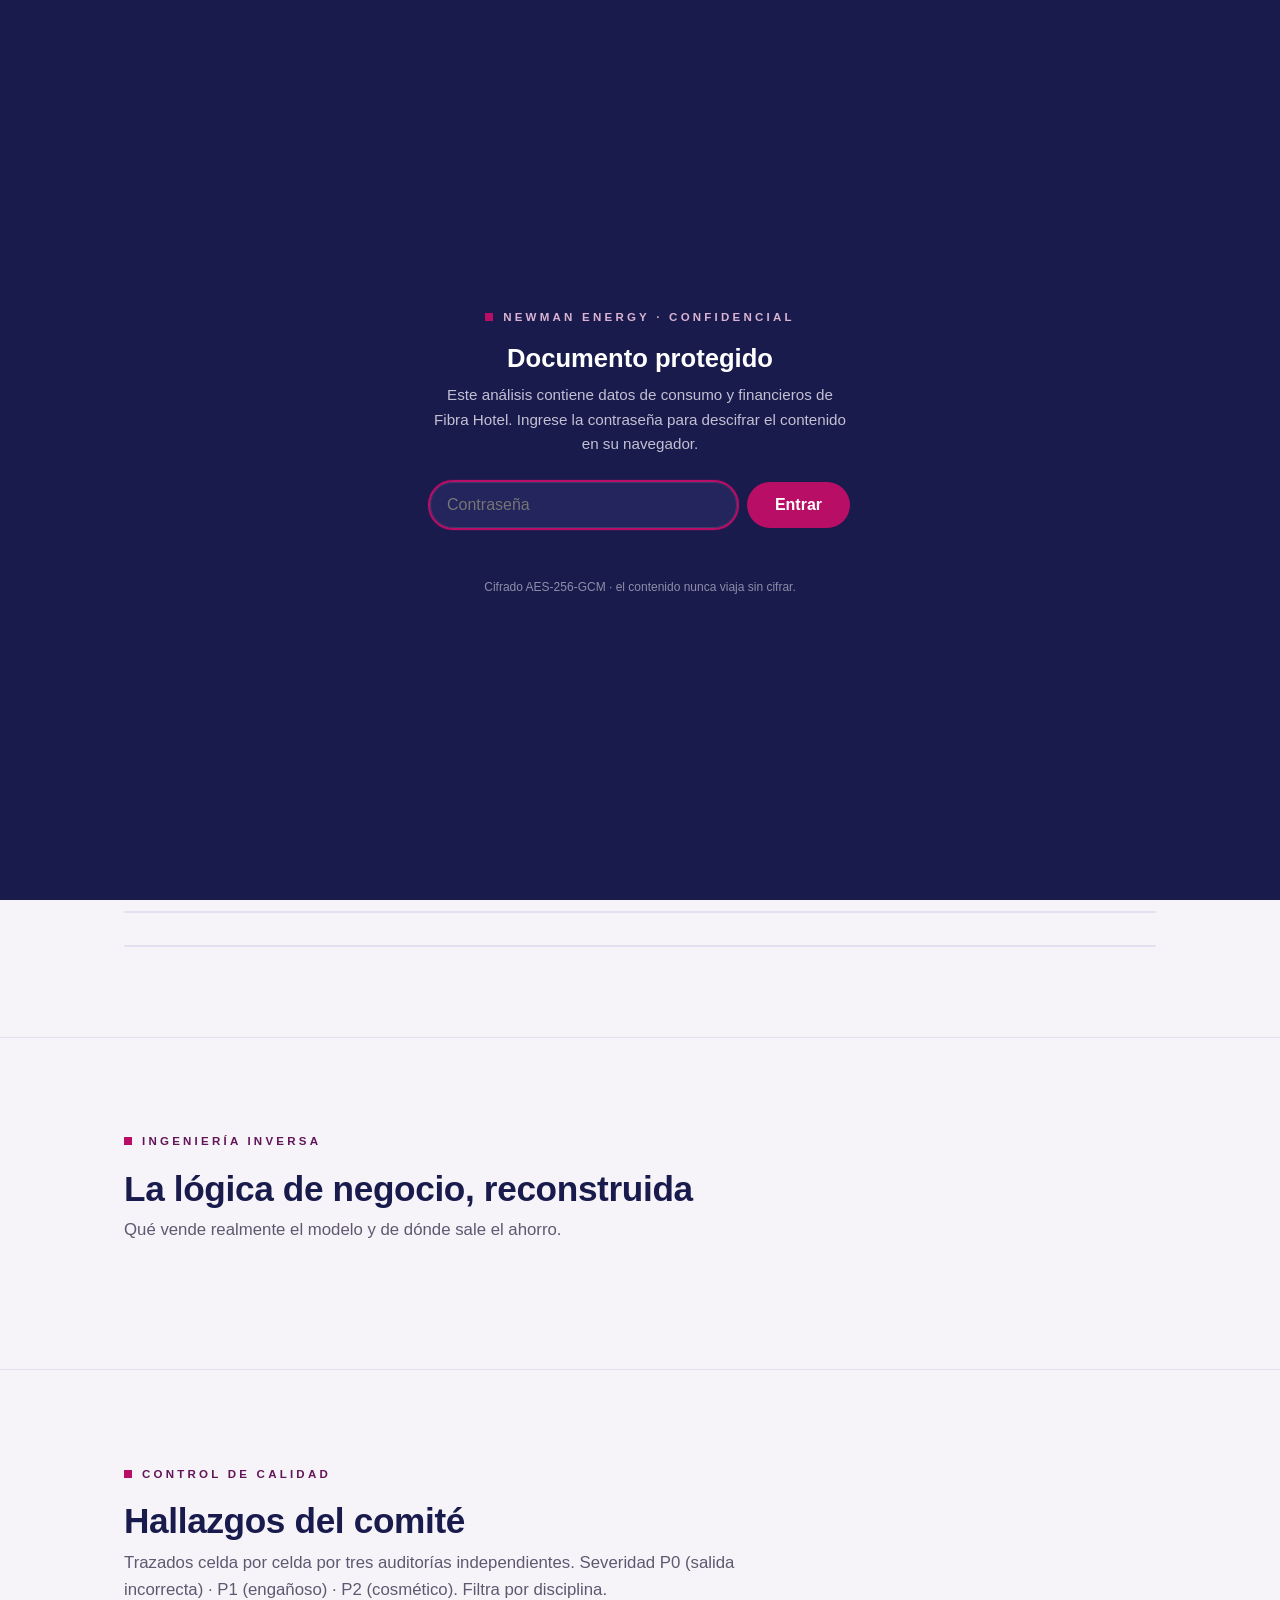
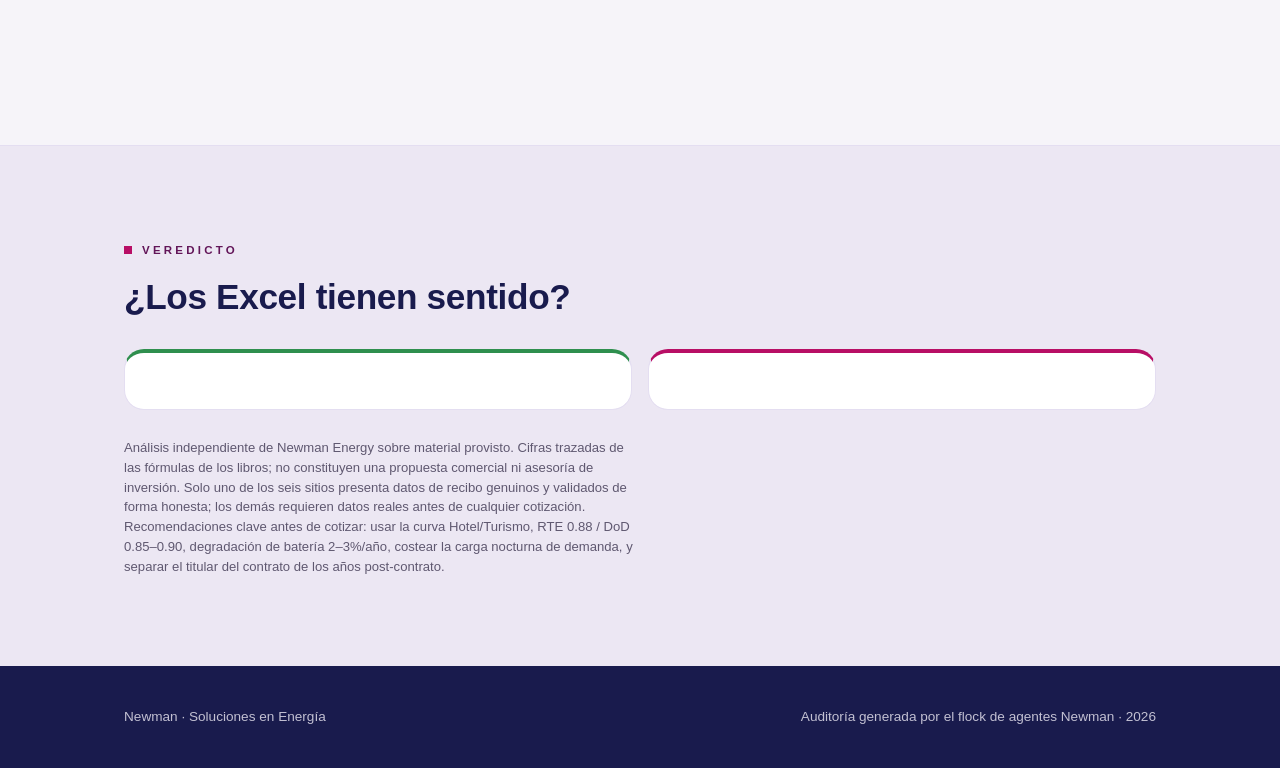
==== index.html @ f0c50301 "Fibra Hotel Solar+BESS analysis — password-protected static report (es-MX) Public repo, zero readabl" ====
<!DOCTYPE html>
<html lang="es">
<head>
  <meta charset="UTF-8" />
  <meta name="viewport" content="width=device-width, initial-scale=1.0" />
  <title>Fibra Hotel · Análisis Solar+BESS — Newman Energy</title>
  <meta name="description" content="Documento protegido. Análisis de simuladores de ahorro Solar+BESS para Fibra Hotel." />
  <meta name="robots" content="noindex, nofollow" />
  <link rel="stylesheet" href="assets/css/newman.css" />
  <link rel="stylesheet" href="assets/css/report.css" />
  <style>
    body.locked { overflow: hidden; }
    #gate { position: fixed; inset: 0; background: var(--navy); color: var(--on-dark);
      display: grid; place-items: center; z-index: 50; padding: 24px; }
    #gate .box { max-width: 420px; width: 100%; text-align: center; }
    #gate .kick { color: #D9B3D0; justify-content: center; }
    #gate h1 { color: #fff; font-size: 1.6rem; margin-bottom: 10px; }
    #gate p { color: var(--on-dark); opacity: .8; font-size: .95rem; margin-bottom: 26px; }
    #gate-form { display: flex; gap: 10px; flex-wrap: wrap; justify-content: center; }
    #gate-pass { flex: 1; min-width: 200px; padding: 13px 16px; border-radius: 100px; border: 1px solid #3a3c6e;
      background: #23255c; color: #fff; font-size: 1rem; font-family: var(--body); }
    #gate-pass:focus { outline: 2px solid var(--magenta); }
    #gate-btn { padding: 13px 28px; border-radius: 100px; border: 0; background: var(--magenta); color: #fff;
      font-family: var(--display); font-weight: 600; font-size: 1rem; cursor: pointer; }
    #gate-btn:disabled { opacity: .6; cursor: default; }
    #gate-err { color: #F4B8B8; font-size: .85rem; margin-top: 14px; min-height: 1em; }
    #gate .note { margin-top: 22px; font-size: .75rem; opacity: .55; }
  </style>
</head>
<body class="locked">

  <div id="gate">
    <div class="box">
      <div class="kick">Newman Energy · Confidencial</div>
      <h1>Documento protegido</h1>
      <p>Este análisis contiene datos de consumo y financieros de Fibra Hotel.
        Ingrese la contraseña para descifrar el contenido en su navegador.</p>
      <form id="gate-form" autocomplete="off">
        <input id="gate-pass" type="password" placeholder="Contraseña" aria-label="Contraseña" autofocus />
        <button id="gate-btn" type="submit">Entrar</button>
      </form>
      <div id="gate-err" role="alert"></div>
      <div class="note">Cifrado AES-256-GCM · el contenido nunca viaja sin cifrar.</div>
    </div>
  </div>

  <header class="hero">
    <div class="wrap">
      <div class="kick">Newman Energy · Análisis independiente</div>
      <h1>Simuladores de ahorro Solar+BESS de Fibra Hotel, revisados a fondo</h1>
      <p class="lede">Seis libros de Excel, un comité de tres especialistas —integridad de datos,
        física de energía y finanzas de proyecto— y una pregunta: ¿los números tienen sentido?</p>
      <div class="meta">
        <span>6 sitios · tarifa GDMTH</span><span>Periodo Abr 2025 – Mar 2026</span>
        <span>MXN, sin IVA</span><span>Consumo real de recibo CFE</span>
      </div>
    </div>
  </header>

  <section class="section"><div class="wrap">
    <div class="kick">Panorama</div>
    <h2>El portafolio de un vistazo</h2>
    <p class="intro">Solar-only y solar+batería en un mismo portafolio. Un sitio ancla pesa un orden
      de magnitud más que el resto, con el techo limitando fuertemente la cobertura solar.</p>
    <div class="stats" id="stats"></div>
    <div class="twrap"><table id="ptable"></table></div>
  </div></section>

  <section class="section"><div class="wrap">
    <div class="kick">Ingeniería inversa</div>
    <h2>La lógica de negocio, reconstruida</h2>
    <p class="intro">Qué vende realmente el modelo y de dónde sale el ahorro.</p>
    <div class="cards" id="logic"></div>
  </div></section>

  <section class="section"><div class="wrap">
    <div class="kick">Control de calidad</div>
    <h2>Hallazgos del comité</h2>
    <p class="intro">Trazados celda por celda por tres auditorías independientes. Severidad
      P0 (salida incorrecta) · P1 (engañoso) · P2 (cosmético). Filtra por disciplina.</p>
    <div class="filter" id="filter"></div>
    <div class="finds" id="finds"></div>
  </div></section>

  <section class="section verdict"><div class="wrap">
    <div class="kick">Veredicto</div>
    <h2>¿Los Excel tienen sentido?</h2>
    <div class="vgrid">
      <div class="vbox yes" id="v-yes"></div>
      <div class="vbox no" id="v-no"></div>
    </div>
    <p class="disclaimer">Análisis independiente de Newman Energy sobre material provisto.
      Cifras trazadas de las fórmulas de los libros; no constituyen una propuesta comercial ni
      asesoría de inversión. Solo uno de los seis sitios presenta datos de recibo genuinos y
      validados de forma honesta; los demás requieren datos reales antes de cualquier cotización.
      Recomendaciones clave antes de cotizar: usar la curva Hotel/Turismo, RTE 0.88 / DoD 0.85–0.90,
      degradación de batería 2–3%/año, costear la carga nocturna de demanda, y separar el titular
      del contrato de los años post-contrato.</p>
  </div></section>

  <footer class="foot"><div class="wrap">
    <span>Newman · Soluciones en Energía</span>
    <span>Auditoría generada por el flock de agentes Newman · 2026</span>
  </div></footer>

  <script src="assets/js/payload.js"></script>
  <script src="assets/js/gate.js"></script>
</body>
</html>
---- assets/css/newman.css ----
/* ============================================================
   Newman Energy — UI Kit  ·  v3.0  ·  Soluciones en Energía
   Light, purple-forward, FLAT — no chrome gradients.
   - soft lilac-white canvas (#F5F3FA), deep-aubergine text (#221A33)
   - one solid brand purple accent (#621558) for buttons/links/rules/stats
   - navy (#191B4D) for headlines + the single dark anchor (nav pill, footer)
   - magenta (#B80E65) survives ONLY as the 4px label square
   - gradient lives ONLY inside the logo isotype (the registered mark), nowhere else
   - whisper-light 300 display · 4px square label · generous rounding · shadowless
   - a11y: WCAG AA/AAA pairs (see docs/DESIGN.md), focus rings, reduced-motion, print
   ============================================================ */

:root{
  /* ---- surfaces (committee: warm-lilac, not clinical) ---- */
  --bg:#F6F4F9;            /* page canvas — warm lilac-white */
  --bg-2:#ECE7F3;          /* tinted panel / elevated band (replaces old dark slabs) */
  --surface:#FFFFFF;       /* cards, wells */
  --accent-tint:#F1E9F4;   /* very light plum — hover/selected surfaces */
  /* ---- text ---- */
  --text:#221A33;          /* primary — deep aubergine (15:1 on bg) */
  --muted:#5F5870;         /* secondary (6.1:1 on bg) */
  --on-dark:#EDEAF4;       /* text on navy surfaces */
  --on-dark-muted:#B7B0C8;
  /* ---- brand ---- */
  --navy:#191B4D;          /* deep anchor — headlines, nav pill, footer */
  --accent:#621558;        /* THE purple — buttons/links/rules/stats (white-on 11.9:1) */
  --accent-hover:#4C1043;
  --magenta:#B80E65;       /* highlight only — the label square */
  --magenta-ink:#8A0A4B;   /* if magenta text is ever needed (8.6:1) */
  --line:#E4DEF1;          /* hairlines / borders (lilac) */
  --white:#FFFFFF;
  /* logo isotype gradient — used ONLY in <svg>, never as UI chrome */
  --logo-grad:linear-gradient(105deg,#191B4D,#3A1852,#981060,#B80E65);

  /* ---- type ---- */
  --display:'Space Grotesk','Arial Narrow',Arial,sans-serif;
  --body:'Inter',-apple-system,BlinkMacSystemFont,Arial,sans-serif;
  --text-label:12px;     --track-label:.14em;
  --text-body-sm:14px;
  --text-body:16px;
  --text-subheading:22px;
  --text-heading:32px;
  --text-display:clamp(40px,6vw,64px); --lead-display:1.02; --track-display:.01em;
  --lead-heading:1.15; --lead-body:1.6;
  --w-light:300; --w-reg:400; --w-med:500; --w-semi:600;

  /* ---- spacing (4px base) ---- */
  --s-4:4px; --s-8:8px; --s-12:12px; --s-16:16px; --s-24:24px;
  --s-36:36px; --s-48:48px; --s-60:60px; --s-96:96px; --s-120:120px;
  --maxw:1200px;

  /* ---- radii ---- */
  --r-sm:8px; --r-nav:16px; --r-input:12px; --r-card:24px; --r-media:64px; --r-pill:100px;

  /* ---- depth: flat. shadow only on overlays ---- */
  --shadow:0 12px 44px rgba(34,26,51,.12);
  --ring:0 0 0 3px rgba(98,21,88,.30);
}

*,*::before,*::after{box-sizing:border-box;margin:0;padding:0}
html{scroll-behavior:smooth;-webkit-text-size-adjust:100%}
body{font-family:var(--body);color:var(--text);background:var(--bg);line-height:var(--lead-body);-webkit-font-smoothing:antialiased}
img,svg{display:block;max-width:100%}
a{color:inherit}

/* a11y */
.skip{position:absolute;left:-999px;top:0;z-index:300;background:var(--navy);color:#fff;padding:12px 18px;border-radius:0 0 var(--r-sm) 0}
.skip:focus{left:0}
:where(a,button,input,textarea,select,[tabindex]):focus-visible{outline:none;box-shadow:var(--ring);border-radius:var(--r-sm)}
.sr-only{position:absolute;width:1px;height:1px;padding:0;margin:-1px;overflow:hidden;clip:rect(0 0 0 0);border:0}

/* ---------- type ---------- */
h1,h2,h3,h4{font-family:var(--display);line-height:var(--lead-heading);font-weight:var(--w-semi);color:var(--navy)}
.h-xl{font-size:var(--text-display);font-weight:var(--w-light);line-height:var(--lead-display);letter-spacing:var(--track-display)}
.h-lg{font-size:clamp(30px,4.4vw,46px);font-weight:var(--w-light);line-height:1.05;letter-spacing:var(--track-display)}
.h-md{font-size:var(--text-heading);font-weight:var(--w-med);letter-spacing:.005em}
p{color:var(--muted);max-width:64ch;font-size:var(--text-body)}
.lead{font-size:clamp(17px,2.1vw,20px);line-height:1.65;font-weight:var(--w-light);color:var(--text)}
.muted{color:var(--muted);font-size:var(--text-body-sm)}
.caps{font-family:var(--display);font-weight:var(--w-light);text-transform:uppercase;letter-spacing:.36em}

/* section label: 4px solid square + accent text */
.kicker{display:inline-flex;align-items:center;gap:var(--s-8);font-family:var(--display);font-weight:var(--w-med);
  font-size:var(--text-label);letter-spacing:var(--track-label);text-transform:uppercase;color:var(--accent);margin-bottom:var(--s-24)}
.kicker::before{content:"";width:6px;height:6px;background:var(--magenta);flex:none}
.center .kicker,.kicker.center{justify-content:center;width:100%}

/* ---------- accent devices (solid, no gradient) ---------- */
.accent-bar{height:4px;width:100%;background:var(--accent);border-radius:var(--r-pill)}
.grad-text{color:var(--accent)}            /* legacy hook — now a solid accent word */
.section-rule{height:3px;width:56px;background:var(--accent);border-radius:var(--r-pill);margin:var(--s-12) 0 var(--s-36)}

/* ---------- layout ---------- */
.wrap{max-width:var(--maxw);margin-inline:auto;padding-inline:clamp(20px,5vw,40px)}
.section{padding-block:clamp(var(--s-60),9vw,var(--s-120))}
.panel{background:var(--bg-2)}
.grid{display:grid;gap:var(--s-24)}
.grid-2{grid-template-columns:repeat(2,1fr)}
.grid-3{grid-template-columns:repeat(3,1fr)}
.grid-4{grid-template-columns:repeat(4,1fr)}
.center{text-align:center}.center .section-rule{margin-inline:auto}.center p{margin-inline:auto}
.split{display:grid;grid-template-columns:1.1fr 1fr;gap:var(--s-48);align-items:end}

/* ---------- nav: floating LIGHT pill (logo reads, no camouflage) ---------- */
.nav{position:sticky;top:var(--s-16);z-index:50;margin-inline:auto;max-width:var(--maxw);padding-inline:clamp(12px,3vw,20px);transition:transform .3s}
.nav.hidden{transform:translateY(-140%)}
.nav .row{display:flex;align-items:center;justify-content:space-between;gap:var(--s-24);background:var(--accent);border:1px solid rgba(255,255,255,.10);border-radius:var(--r-nav);padding:12px clamp(16px,3vw,24px)}
.nav .brand{display:flex;align-items:center;gap:10px;text-decoration:none}
.nav .brand svg{height:22px;width:auto}
.nav .brand .word{fill:#fff}               /* reversed all-white logo on navy pill — no camouflage */
.nav .links{display:flex;align-items:center;gap:var(--s-24)}
.nav .links a{font-family:var(--display);font-size:var(--text-body-sm);font-weight:var(--w-reg);letter-spacing:.02em;text-decoration:none;color:#fff;opacity:.78;transition:opacity .15s}
.nav .links a:hover,.nav .links a[aria-current="page"]{opacity:1}
.nav .links a.btn{opacity:1;color:var(--accent);background:#fff;border-color:#fff}
.nav .links a.btn:hover{background:var(--accent-tint);border-color:var(--accent-tint)}
.nav .burger{display:none;background:none;border:0;cursor:pointer;font-size:22px;line-height:1;color:#fff}

/* ---------- hero: light, airy, bottom-left headline ---------- */
.hero{position:relative;overflow:hidden;background:var(--bg-2)}
.hero-mark{position:absolute;right:clamp(-80px,-5vw,-40px);top:-40px;width:clamp(280px,42vw,580px);opacity:.07;z-index:1;pointer-events:none}
.hero .wrap{position:relative;z-index:2;padding-block:clamp(var(--s-96),15vw,170px)}
.hero h1{font-family:var(--display);font-weight:var(--w-light);font-size:clamp(34px,6.5vw,72px);line-height:1.0;letter-spacing:.01em;color:var(--navy)}
.hero h1 b{font-weight:var(--w-semi);color:var(--accent)}
.hero .lead{margin:var(--s-24) 0 var(--s-36);max-width:48ch;color:var(--text)}
.hero .cta{display:flex;gap:var(--s-24);align-items:center;flex-wrap:wrap}
.hero .rays{position:absolute;right:clamp(-60px,-4vw,-30px);top:-20px;width:clamp(260px,36vw,480px);opacity:.16;z-index:1;pointer-events:none}

.btn-text{display:inline-flex;align-items:center;gap:var(--s-8);font-family:var(--display);font-weight:var(--w-med);font-size:var(--text-body-sm);letter-spacing:.02em;color:var(--accent);text-decoration:none;transition:gap .15s}
.btn-text:hover{gap:var(--s-12)}
.btn-text span{transition:transform .15s}.btn-text:hover span{transform:translateX(2px)}

/* ---------- buttons: solid accent + matched outline ---------- */
.btn,.btn-outline{display:inline-flex;align-items:center;gap:var(--s-8);font-family:var(--display);font-weight:var(--w-med);font-size:var(--text-body-sm);letter-spacing:.02em;border-radius:var(--r-pill);padding:14px 26px;cursor:pointer;text-decoration:none;transition:transform .15s,background .15s,color .15s,border-color .15s}
.btn{color:#fff;background:var(--accent);border:1.5px solid var(--accent)}
.btn:hover{background:var(--accent-hover);border-color:var(--accent-hover);transform:translateY(-2px)}
.btn-outline{color:var(--accent);background:transparent;border:1.5px solid var(--accent)}
.btn-outline:hover{background:var(--accent);color:#fff}

/* ---------- cards: flat, hairline, generous radius ---------- */
.card{background:var(--surface);border:1px solid var(--line);border-radius:var(--r-card);padding:var(--s-36);transition:border-color .2s,transform .2s}
.card:hover{border-color:var(--accent);transform:translateY(-3px)}
.card h3{font-size:var(--text-subheading);font-weight:var(--w-med);margin-bottom:var(--s-12);letter-spacing:.005em}
.card p{color:var(--muted)}
.card .ico{display:flex;align-items:center;justify-content:center;width:48px;height:48px;border-radius:var(--r-pill);background:var(--accent);margin-bottom:var(--s-16)}

/* ---------- principles: editorial numbered rows ---------- */
.principles{margin-top:var(--s-60);border-top:1px solid var(--line)}
.principle{display:grid;grid-template-columns:auto 1fr 1.4fr;gap:var(--s-36);align-items:baseline;padding:var(--s-36) 0;border-bottom:1px solid var(--line)}
.principle .idx{font-family:var(--display);font-weight:var(--w-light);font-size:clamp(28px,3.4vw,40px);line-height:1;color:var(--accent)}
.principle h3{font-size:var(--text-subheading);font-weight:var(--w-med)}
.principle p{margin:0;color:var(--muted)}
@media (max-width:860px){.principle{grid-template-columns:auto 1fr;gap:var(--s-12) var(--s-24)}.principle p{grid-column:1/-1}}

/* ---------- stats ---------- */
.stats{display:grid;grid-template-columns:repeat(3,1fr);gap:var(--s-48)}
.stat .num{font-family:var(--display);font-weight:var(--w-light);font-size:clamp(40px,5.5vw,var(--text-display));line-height:1;letter-spacing:.01em;color:var(--accent)}
.stat small{display:block;font-size:var(--text-body-sm);color:var(--muted);margin-top:var(--s-12)}

/* ---------- media: full-bleed porthole, light blueprint placeholder ---------- */
.media{border-radius:var(--r-media);overflow:hidden;background:var(--bg-2);aspect-ratio:4/3}
.media img{width:100%;height:100%;object-fit:cover}
.media.blueprint{display:grid;place-items:center;background:
  repeating-linear-gradient(0deg,transparent 0 23px,rgba(98,21,88,.10) 23px 24px),
  repeating-linear-gradient(90deg,transparent 0 23px,rgba(98,21,88,.10) 23px 24px),
  var(--bg-2);border:1px solid var(--line)}
.media.blueprint .wm{width:38%;opacity:.85}

/* ---------- tabs ---------- */
.tabs{display:flex;gap:var(--s-4);border-bottom:1px solid var(--line);margin-bottom:var(--s-24);flex-wrap:wrap}
.tabs [role=tab]{font-family:var(--display);font-size:var(--text-body-sm);font-weight:var(--w-reg);padding:12px 18px;background:none;border:0;border-bottom:2px solid transparent;cursor:pointer;color:var(--muted);border-radius:var(--r-sm) var(--r-sm) 0 0;transition:background .15s}
.tabs [role=tab]:hover{background:var(--accent-tint)}
.tabs [role=tab][aria-selected=true]{color:var(--navy);border-bottom-color:var(--accent)}
[role=tabpanel][hidden]{display:none}

/* ---------- accordion: circular +/- toggle ---------- */
.acc-item{border-bottom:1px solid var(--line)}
.acc-head{width:100%;text-align:left;font-family:var(--display);font-weight:var(--w-reg);font-size:var(--text-subheading);padding:var(--s-24) 0;background:none;border:0;cursor:pointer;display:flex;justify-content:space-between;gap:var(--s-24);align-items:center;color:var(--navy)}
.acc-head .pm{flex:none;display:inline-flex;align-items:center;justify-content:center;width:40px;height:40px;border-radius:var(--r-pill);border:1px solid var(--accent);background:var(--surface);color:var(--accent);font-size:20px;line-height:1;transition:transform .25s}
.acc-head[aria-expanded=true] .pm{transform:rotate(45deg)}
.acc-body{max-height:0;overflow:hidden;transition:max-height .3s ease}
.acc-body p{padding-bottom:var(--s-24);font-size:var(--text-body-sm);color:var(--muted)}

/* ---------- form ---------- */
.field{margin-bottom:var(--s-16)}
.field label{display:flex;align-items:center;gap:var(--s-8);font-family:var(--display);font-size:var(--text-label);letter-spacing:var(--track-label);text-transform:uppercase;color:var(--muted);margin-bottom:var(--s-8)}
.field label::before{content:"";width:5px;height:5px;background:var(--magenta);flex:none}
.field input,.field textarea,.field select{width:100%;padding:14px 16px;border:1px solid var(--line);border-radius:var(--r-input);font-family:var(--body);font-size:var(--text-body);color:var(--text);background:#fff;transition:border-color .15s,box-shadow .15s}
.field input:focus,.field textarea:focus,.field select:focus{outline:0;border-color:var(--accent);box-shadow:var(--ring)}
.field.error input,.field.error textarea{border-color:#c0392b}
.field .msg{display:none;color:#c0392b;font-size:12.5px;margin-top:var(--s-8)}
.field.error .msg{display:block}

/* ---------- pills / badges ---------- */
.pill{display:inline-block;border:1px solid var(--line);border-radius:var(--r-pill);padding:8px 18px;font-size:var(--text-body-sm);color:var(--muted);margin:0 var(--s-8) var(--s-8) 0}
.badge{display:inline-block;font-family:var(--display);font-size:var(--text-label);font-weight:var(--w-med);letter-spacing:.08em;text-transform:uppercase;color:#fff;background:var(--accent);border-radius:var(--r-sm);padding:5px 12px}

/* ---------- footer: navy anchor (the single dark surface) ---------- */
.footer{background:var(--navy);color:var(--on-dark-muted);padding-block:var(--s-60) var(--s-36)}
.footer .accent-bar{margin-bottom:var(--s-48)}
.footer h2,.footer h3,.footer .caps{color:#fff}
.footer .cols{display:flex;justify-content:space-between;gap:var(--s-48);flex-wrap:wrap;margin-bottom:var(--s-36)}
.footer a{color:var(--on-dark);text-decoration:none;display:block;margin-bottom:var(--s-8);font-size:var(--text-body-sm)}
.footer a:hover{color:#fff}
.footer .muted{color:var(--on-dark-muted)}
.footer .end{display:flex;justify-content:space-between;gap:var(--s-24);flex-wrap:wrap;font-size:var(--text-label);letter-spacing:.04em;border-top:1px solid rgba(255,255,255,.12);padding-top:var(--s-24)}

/* ---------- modal ---------- */
.backdrop{position:fixed;inset:0;background:rgba(25,27,77,.45);backdrop-filter:blur(4px);display:none;place-items:center;z-index:100;padding:var(--s-24)}
.backdrop.open{display:grid}
.modal{background:#fff;border-radius:var(--r-card);padding:clamp(26px,4vw,40px);max-width:520px;width:100%;box-shadow:var(--shadow);animation:modalIn .25s ease}
.modal h3{font-size:var(--text-heading);font-weight:var(--w-light);margin-bottom:var(--s-12);color:var(--accent)}
.modal p{color:var(--muted)}
.modal .x{float:right;background:none;border:0;font-size:24px;cursor:pointer;color:var(--muted);line-height:1}
@keyframes modalIn{from{opacity:0;transform:translateY(16px)}to{opacity:1;transform:none}}

/* ---------- toast ---------- */
.toasts{position:fixed;bottom:24px;right:24px;display:flex;flex-direction:column;gap:var(--s-12);z-index:200}
.toast{font-size:var(--text-body-sm);color:#fff;padding:14px 18px;border-radius:var(--r-input);min-width:240px;box-shadow:var(--shadow);animation:toastIn .25s ease}
.toast.success{background:#1f7a57}.toast.error{background:#b3382c}.toast.info{background:var(--accent)}.toast.warning{background:#9a6510}
@keyframes toastIn{from{opacity:0;transform:translateX(20px)}to{opacity:1;transform:none}}

/* ---------- math-curve logo loader (solid accent, no gradient) ---------- */
.nm-loader{display:inline-grid;place-items:center;width:64px;height:64px;color:var(--accent)}
.nm-loader svg{width:100%;height:100%;animation:nm-spin 9s linear infinite}
.nm-loader .curve{fill:none;stroke:currentColor;stroke-width:2.5;stroke-linecap:round;stroke-dasharray:.16 1;animation:nm-trace 1.5s linear infinite}
.nm-loader.navy{color:var(--navy)} .nm-loader.sm{width:40px;height:40px} .nm-loader.lg{width:96px;height:96px}
@keyframes nm-trace{to{stroke-dashoffset:-1}}
@keyframes nm-spin{to{transform:rotate(360deg)}}
@media (prefers-reduced-motion:reduce){
  .nm-loader svg{animation:none}
  .nm-loader .curve{animation:none;stroke-dasharray:none;opacity:.85}
}

/* ---------- reveal (restrained, staggered) ---------- */
[data-reveal]{opacity:0;transform:translateY(20px);transition:opacity .55s ease,transform .55s ease}
[data-reveal].in{opacity:1;transform:none}
[data-reveal]:nth-child(2){transition-delay:.07s}
[data-reveal]:nth-child(3){transition-delay:.14s}
[data-reveal]:nth-child(4){transition-delay:.21s}

/* ============================================================
   STYLEGUIDE — building blocks for the brand-guidelines page
   ============================================================ */
.sg-grid{display:grid;grid-template-columns:repeat(auto-fill,minmax(190px,1fr));gap:var(--s-16)}
.sw{border:1px solid var(--line);border-radius:var(--r-sm);overflow:hidden;background:var(--surface)}
.sw .chip{height:92px;border-bottom:1px solid var(--line)}
.sw .meta{padding:12px 14px}
.sw .nm{font-family:var(--display);font-weight:var(--w-med);font-size:14px;color:var(--text)}
.sw .hex{font-size:12px;color:var(--muted);margin-top:3px;text-transform:uppercase;letter-spacing:.04em}
.sw .role{font-size:11px;color:var(--muted);margin-top:8px;line-height:1.4}
.sw .wcag{display:inline-block;font-family:var(--display);font-size:10px;font-weight:var(--w-med);letter-spacing:.06em;color:#1f7a57;margin-top:8px}

.logo-stage{display:flex;align-items:center;justify-content:center;border:1px solid var(--line);border-radius:var(--r-card);padding:clamp(30px,5vw,56px);background:var(--surface)}
.logo-stage.on-dark{background:var(--navy);border-color:var(--navy)}
.logo-stage.on-tint{background:var(--bg-2)}
.logo-stage svg{width:100%;max-width:360px;height:auto}
.logo-stage.iso svg{max-width:120px}
.app-tile{display:inline-grid;place-items:center;width:76px;height:76px;border-radius:20px;color:#fff}
.app-tile.lg{width:112px;height:112px;border-radius:28px}
.app-tile svg{width:58%;height:auto}
/* delight (iter 10 · Sagmeister): the marks reward touch */
.app-tile{transition:transform .22s cubic-bezier(.34,1.56,.64,1)}
.app-tile:hover{transform:translateY(-5px) rotate(-3deg)}
.logo-stage svg,.media,.nm-loader{transition:transform .25s ease}
.logo-stage:hover svg{transform:scale(1.04)}
.hero-mark{transition:opacity .4s ease,transform .4s ease}
.hero:hover .hero-mark{opacity:.12;transform:scale(1.04) rotate(2deg)}
@media (prefers-reduced-motion:reduce){
  .app-tile,.logo-stage svg,.hero-mark{transition:none}
  .app-tile:hover,.logo-stage:hover svg,.hero:hover .hero-mark{transform:none}
}
.dont-card{border:1px solid var(--line);border-radius:var(--r-card);overflow:hidden;background:var(--surface)}
.dont-card .vis{height:118px;display:grid;place-items:center;background:var(--bg-2);overflow:hidden}
.dont-card .vis svg{width:62px;height:auto;color:var(--accent)}
.dont-card .lbl{display:flex;align-items:center;gap:8px;padding:12px 16px;font-family:var(--display);font-weight:500;font-size:13px;color:var(--text)}
.dont-card .x{display:inline-grid;place-items:center;width:18px;height:18px;border-radius:50%;background:#b3382c;color:#fff;font-size:11px;flex:none}
.app-poster{aspect-ratio:3/4;border-radius:var(--r-card);padding:24px;display:flex;flex-direction:column;justify-content:space-between;overflow:hidden}
.app-poster.navy{background:var(--navy);color:#fff}
.app-poster.accent{background:var(--accent);color:#fff}
.app-poster.light{background:var(--bg-2);color:var(--navy);border:1px solid var(--line)}
.app-poster .big{font-family:var(--display);font-weight:300;text-transform:uppercase;letter-spacing:.05em;font-size:clamp(30px,4.2vw,46px);line-height:.96}
.app-poster .cap{font-family:var(--display);font-size:11px;letter-spacing:.2em;text-transform:uppercase;opacity:.82}
.logo-motion{display:inline-flex}
.logo-motion svg{width:150px;height:auto}
.logo-motion .bar{transform-box:fill-box;transform-origin:bottom;animation:nm-build 4s ease-in-out infinite}
.logo-motion .bar:nth-child(2){animation-delay:.09s}
.logo-motion .bar:nth-child(3){animation-delay:.18s}
.logo-motion .bar:nth-child(4){animation-delay:.27s}
.logo-motion .bar:nth-child(5){animation-delay:.36s}
@keyframes nm-build{0%{opacity:0;transform:translateY(18px)}14%,80%{opacity:1;transform:none}100%{opacity:0;transform:translateY(18px)}}
@media (prefers-reduced-motion:reduce){.logo-motion .bar{animation:none;opacity:1;transform:none}}
.clearspace{position:relative;border:1px dashed var(--line);border-radius:var(--r-card);padding:clamp(40px,7vw,72px);background:var(--bg-2);display:flex;justify-content:center}
.clearspace svg{width:300px;max-width:100%}

.specimen{border-bottom:1px solid var(--line);padding:18px 0;display:flex;gap:var(--s-24);align-items:baseline;flex-wrap:wrap}
.specimen .tag{width:150px;flex:none;font-family:var(--display);font-size:11px;letter-spacing:.14em;text-transform:uppercase;color:var(--muted)}
.specimen .sample{flex:1;min-width:200px;color:var(--text)}

.scale-row{display:flex;align-items:center;gap:var(--s-16);margin-bottom:var(--s-8)}
.scale-row .tok{width:90px;flex:none;font-size:12px;color:var(--muted);font-family:var(--display)}
.scale-row .bar{height:14px;background:var(--accent);border-radius:2px}
.radius-demo{display:flex;gap:var(--s-16);flex-wrap:wrap}
.radius-demo .r{width:96px;height:96px;background:var(--bg-2);border:1px solid var(--line);display:grid;place-items:end center;padding:8px;font-size:11px;color:var(--muted);font-family:var(--display)}
.grid-cols{display:grid;grid-template-columns:repeat(12,1fr);gap:24px}
.grid-cols span{height:120px;background:var(--accent-tint);border-top:2px solid var(--accent);border-radius:0 0 4px 4px}
@media (max-width:860px){.grid-cols{grid-template-columns:repeat(6,1fr);gap:12px}.grid-cols span{height:80px}}

.dodont{display:grid;grid-template-columns:1fr 1fr;gap:var(--s-24)}
.dodont .col{border:1px solid var(--line);border-radius:var(--r-card);padding:var(--s-24);background:var(--surface)}
.dodont h4{font-family:var(--display);font-size:14px;font-weight:var(--w-med);margin-bottom:var(--s-12);letter-spacing:.06em;text-transform:uppercase}
.dodont h4.do{color:#1f7a57}.dodont h4.dont{color:#b3382c}
.dodont ul{list-style:none}
.dodont li{font-size:14px;color:var(--muted);margin-bottom:10px;padding-left:18px;position:relative}
.dodont li::before{content:"";position:absolute;left:0;top:8px;width:6px;height:6px;border-radius:50%}
.dodont .do li::before{background:#1f7a57}.dodont .dont li::before{background:#b3382c}

.demo-row{display:flex;gap:var(--s-16);flex-wrap:wrap;align-items:center}
.token-list{font-family:var(--display);font-size:13px;color:var(--muted)}
@media (max-width:860px){.dodont{grid-template-columns:1fr}.specimen .tag{width:100%}}

/* ---------- responsive ---------- */
@media (max-width:860px){
  .grid-2,.grid-3,.grid-4,.stats,.split{grid-template-columns:1fr}
  .split{gap:var(--s-16);align-items:start}
  .nav .links{position:absolute;top:100%;left:0;right:0;margin-top:var(--s-8);flex-direction:column;align-items:flex-start;gap:0;background:var(--accent);border:1px solid rgba(255,255,255,.1);border-radius:var(--r-nav);padding:var(--s-8) 0;display:none}
  .nav.open .links{display:flex}
  .nav .links a{padding:14px clamp(20px,5vw,24px);width:100%;opacity:1}
  .nav .burger{display:block}
}
@media (prefers-reduced-motion:reduce){*{animation:none!important;transition:none!important;scroll-behavior:auto}}
@media print{.nav,.toasts{display:none}}
---- assets/css/report.css ----
/* Fibra Hotel analysis — report layer on top of Newman v3 (newman.css).
   Uses the brand tokens (--bg, --navy, --accent, --magenta, --line, etc.). */

.wrap { max-width: 1080px; margin-inline: auto; padding-inline: 24px; }
.section { padding-block: clamp(48px, 7vw, 96px); }
.section + .section { border-top: 1px solid var(--line); }

/* hero */
.hero { background: var(--navy); color: var(--on-dark); }
.hero .wrap { padding-block: clamp(56px, 9vw, 120px); }
.hero h1 { color: #fff; font-size: clamp(2rem, 5vw, 3.4rem); letter-spacing: -.01em; max-width: 16ch; }
.hero p.lede { color: var(--on-dark); opacity:.85; max-width: 60ch; margin-top: 20px; font-size: 1.1rem; }
.hero .meta { margin-top: 28px; display:flex; flex-wrap:wrap; gap: 10px 22px; font-family: var(--display); font-size:.8rem; letter-spacing:.04em; opacity:.7; }

/* kicker label — the magenta square */
.kick { display:inline-flex; align-items:center; gap:10px; font-family:var(--display); font-weight:600;
  text-transform:uppercase; letter-spacing:.28em; font-size:.72rem; color:var(--accent); margin-bottom:18px; }
.kick::before { content:""; width:8px; height:8px; background:var(--magenta); display:inline-block; }
.hero .kick { color:#D9B3D0; }

h2 { font-size: clamp(1.5rem, 3.5vw, 2.2rem); letter-spacing:-.01em; }
.section > .wrap > p.intro { max-width: 66ch; color:var(--muted); margin-top:8px; font-size:1.05rem; }

/* stat strip */
.stats { display:grid; grid-template-columns:repeat(auto-fit,minmax(150px,1fr)); gap:1px; background:var(--line);
  border:1px solid var(--line); border-radius:20px; overflow:hidden; margin-top:36px; }
.stat { background:var(--surface); padding:24px; }
.stat .n { font-family:var(--display); font-weight:300; font-size:2rem; color:var(--navy); line-height:1; }
.stat .l { color:var(--muted); font-size:.82rem; margin-top:8px; }

/* portfolio table */
.twrap { overflow-x:auto; margin-top:32px; border:1px solid var(--line); border-radius:16px; }
table { border-collapse:collapse; width:100%; min-width:760px; font-variant-numeric:tabular-nums; }
th,td { text-align:right; padding:12px 14px; border-bottom:1px solid var(--line); font-size:.9rem; }
th { font-family:var(--display); font-weight:600; color:var(--navy); background:var(--bg-2);
  position:sticky; top:0; white-space:nowrap; font-size:.78rem; letter-spacing:.02em; }
th:first-child, td:first-child { text-align:left; font-family:var(--display); }
tbody tr:last-child td { border-bottom:0; }
tbody tr:hover { background:var(--accent-tint); }
td .tag { font-size:.68rem; padding:2px 8px; border-radius:100px; font-family:var(--display); letter-spacing:.02em; }
.tag.genuine,.tag[data-d="genuine"],.tag[data-d="genuine-bill"]{ background:#E3F1E6; color:#1f5c33; }
.tag[data-d="fabricated"],.tag[data-d="copy-paste"]{ background:#FBE4E4; color:#8A1010; }
.tag[data-d="circular"]{ background:#FBEFD6; color:#7a5300; }

/* business logic cards */
.cards { display:grid; grid-template-columns:repeat(auto-fit,minmax(280px,1fr)); gap:16px; margin-top:36px; }
.card { background:var(--surface); border:1px solid var(--line); border-radius:20px; padding:26px; }
.card h3 { color:var(--navy); font-size:1.1rem; margin-bottom:10px; }
.card p { color:var(--muted); font-size:.95rem; line-height:1.55; }

/* findings */
.filter { display:flex; flex-wrap:wrap; gap:8px; margin-top:28px; }
.filter button { font-family:var(--display); font-size:.8rem; padding:8px 16px; border-radius:100px;
  border:1px solid var(--line); background:var(--surface); color:var(--muted); cursor:pointer; transition:.15s; }
.filter button[aria-pressed="true"] { background:var(--navy); color:#fff; border-color:var(--navy); }
.finds { margin-top:24px; display:grid; gap:12px; }
.find { display:grid; grid-template-columns:auto 1fr; gap:18px; align-items:start;
  background:var(--surface); border:1px solid var(--line); border-radius:16px; padding:20px 22px; }
.find .sev { font-family:var(--display); font-weight:700; font-size:.72rem; padding:5px 10px; border-radius:8px;
  height:fit-content; letter-spacing:.03em; white-space:nowrap; }
.sev.P0 { background:#7A0A0A; color:#fff; }
.sev.P1 { background:#FBE4E4; color:#8A1010; }
.sev.P2 { background:#FBEFD6; color:#7a5300; }
.find h4 { color:var(--navy); font-size:1.02rem; display:flex; gap:10px; align-items:baseline; flex-wrap:wrap; }
.find h4 .lens { font-family:var(--display); font-size:.68rem; letter-spacing:.1em; text-transform:uppercase;
  color:var(--accent); border:1px solid var(--line); padding:2px 8px; border-radius:100px; }
.find p { color:var(--muted); font-size:.93rem; margin-top:7px; line-height:1.55; }

/* verdict */
.verdict { background:var(--bg-2); }
.vgrid { display:grid; grid-template-columns:1fr 1fr; gap:16px; margin-top:32px; }
.vbox { background:var(--surface); border:1px solid var(--line); border-radius:20px; padding:28px; }
.vbox.yes { border-top:4px solid #2f8f4e; }
.vbox.no  { border-top:4px solid #B80E65; }
.vbox .vh { font-family:var(--display); font-weight:700; font-size:.78rem; letter-spacing:.14em; text-transform:uppercase; }
.vbox.yes .vh { color:#2f8f4e; } .vbox.no .vh { color:var(--magenta-ink); }
.vbox h3 { color:var(--navy); font-size:1.3rem; margin:6px 0 12px; }
.vbox p { color:var(--muted); font-size:.95rem; line-height:1.6; }

footer.foot { background:var(--navy); color:var(--on-dark); }
footer.foot .wrap { padding-block:40px; display:flex; justify-content:space-between; flex-wrap:wrap; gap:16px; font-size:.85rem; opacity:.8; }
footer.foot a { color:#D9B3D0; }
.disclaimer { max-width:70ch; color:var(--muted); font-size:.82rem; margin-top:28px; line-height:1.5; }

@media (max-width:640px){ .vgrid{grid-template-columns:1fr} .find{grid-template-columns:1fr} }
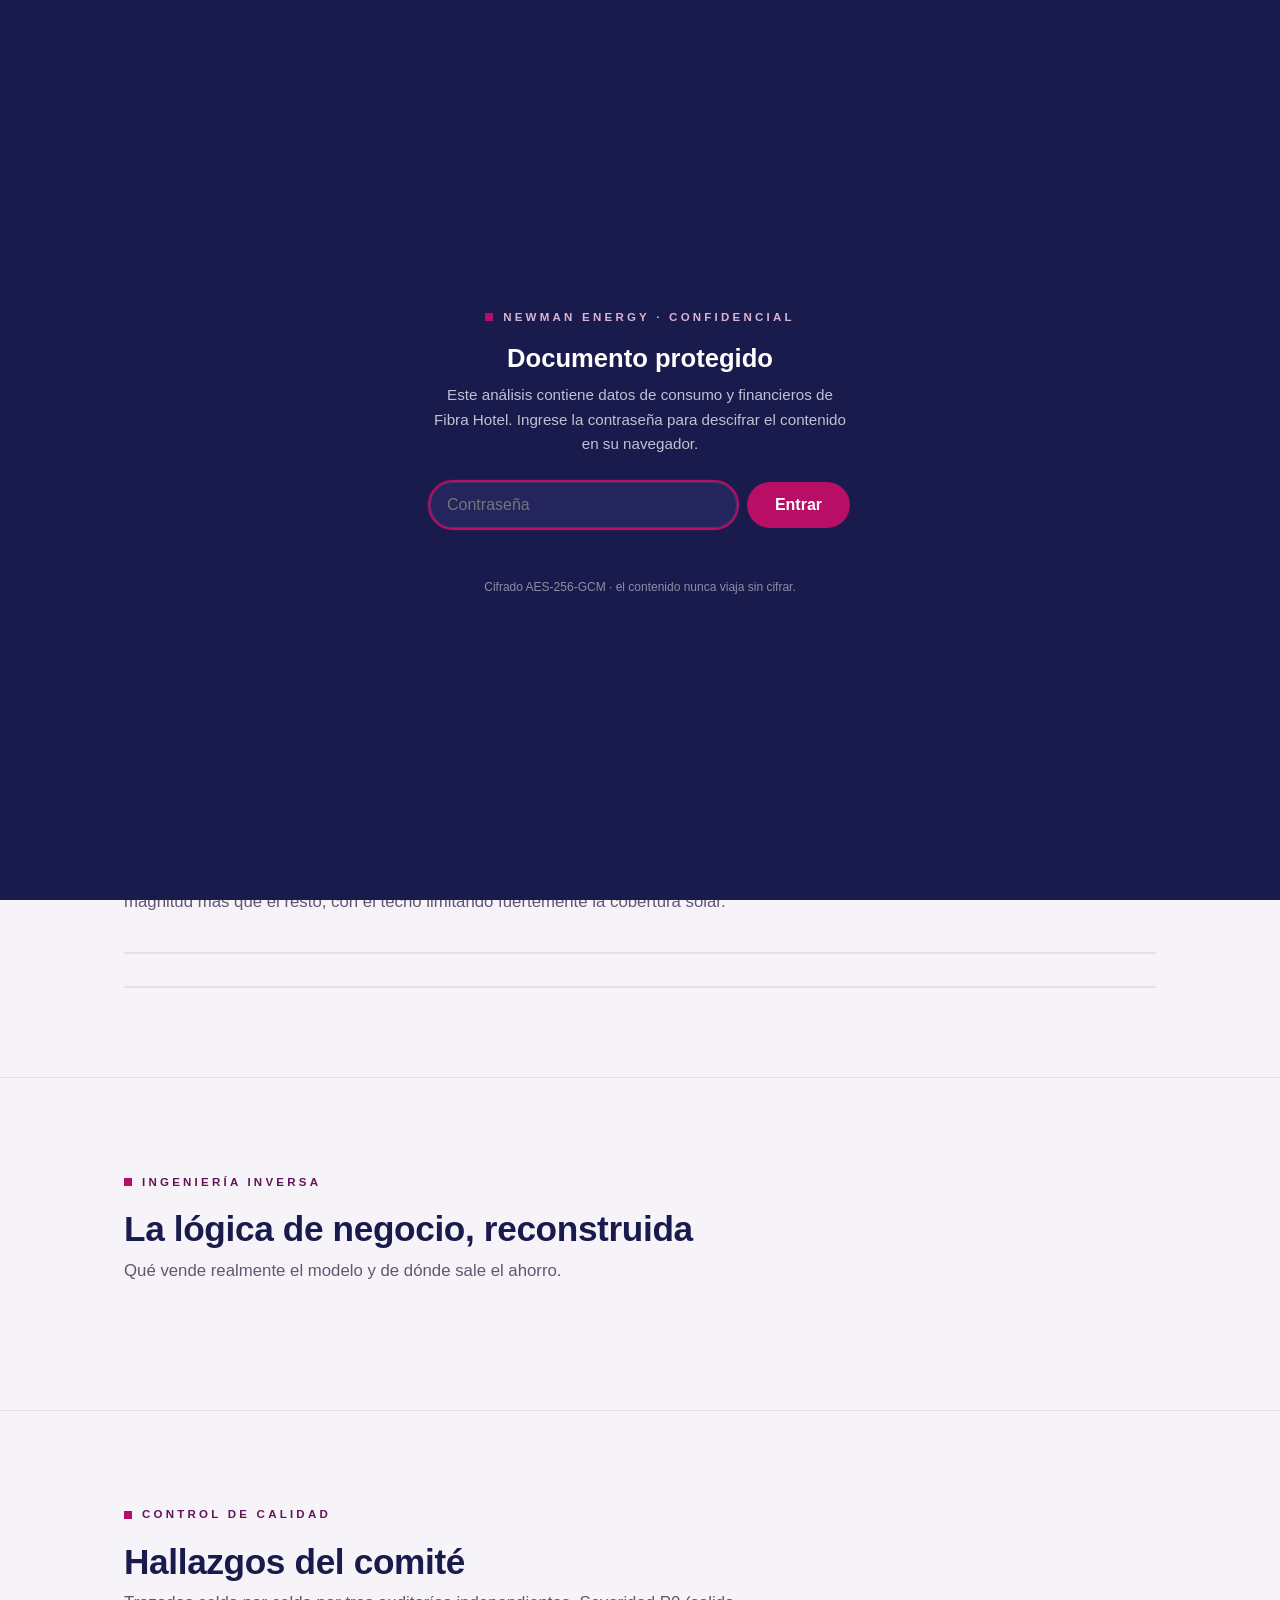
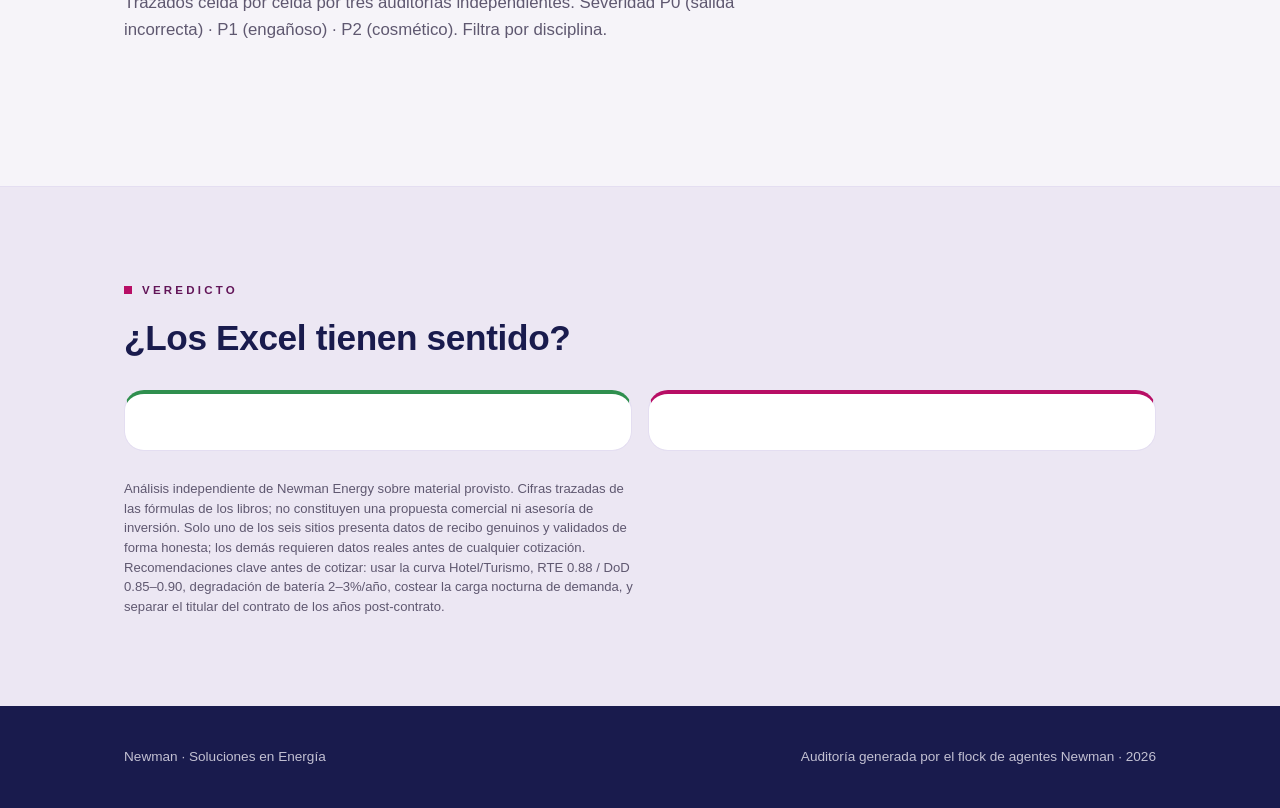
==== commit aba981c5: "Add client-facing Fibra Hotel report (informe.html), es-MX Client report incorporating the audit + d" ====
--- a/index.html
+++ b/index.html
@@ -54,6 +54,7 @@
         <span>6 sitios · tarifa GDMTH</span><span>Periodo Abr 2025 – Mar 2026</span>
         <span>MXN, sin IVA</span><span>Consumo real de recibo CFE</span>
       </div>
+      <a class="backlink" href="informe.html" style="display:inline-block;margin-top:18px;font-family:var(--display);font-size:.85rem;color:#D9B3D0;text-decoration:none;">Ver informe para Fibra Hotel →</a>
     </div>
   </header>
 
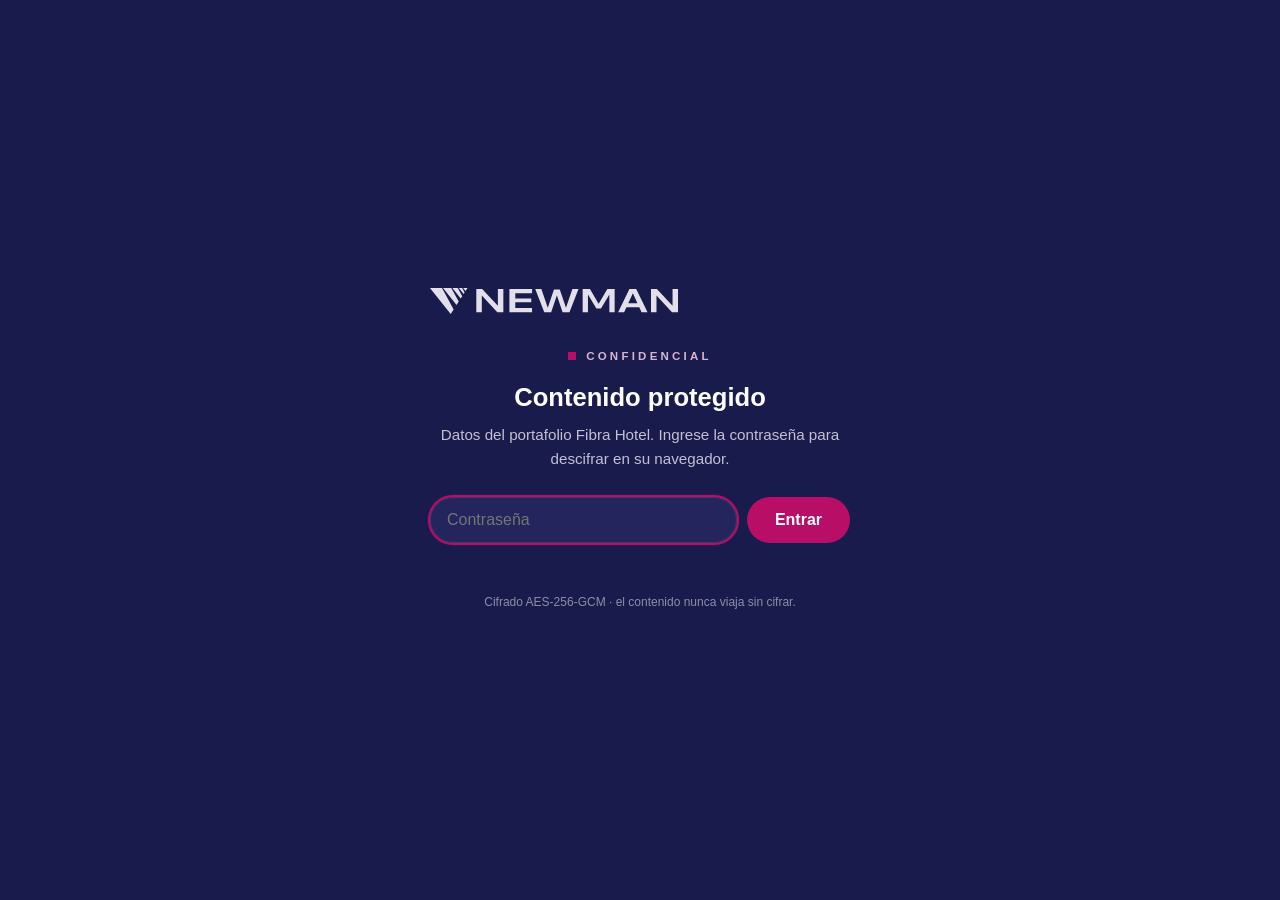
==== commit ad656ba6: "Simplify to single data page with Newman logo; remove audit/informe/datos index.html now shows only " ====
--- a/index.html
+++ b/index.html
@@ -1,10 +1,10 @@
 <!DOCTYPE html>
-<html lang="es">
+<html lang="es-MX">
 <head>
   <meta charset="UTF-8" />
   <meta name="viewport" content="width=device-width, initial-scale=1.0" />
-  <title>Fibra Hotel · Análisis Solar+BESS — Newman Energy</title>
-  <meta name="description" content="Documento protegido. Análisis de simuladores de ahorro Solar+BESS para Fibra Hotel." />
+  <title>Fibra Hotel · Ahorro Solar+BESS — Newman Energy</title>
+  <meta name="description" content="Resultados de ahorro Solar+BESS del portafolio Fibra Hotel." />
   <meta name="robots" content="noindex, nofollow" />
   <link rel="stylesheet" href="assets/css/newman.css" />
   <link rel="stylesheet" href="assets/css/report.css" />
@@ -13,6 +13,7 @@
     #gate { position: fixed; inset: 0; background: var(--navy); color: var(--on-dark);
       display: grid; place-items: center; z-index: 50; padding: 24px; }
     #gate .box { max-width: 420px; width: 100%; text-align: center; }
+    #gate .glogo { height: 26px; margin-bottom: 28px; opacity: .95; }
     #gate .kick { color: #D9B3D0; justify-content: center; }
     #gate h1 { color: #fff; font-size: 1.6rem; margin-bottom: 10px; }
     #gate p { color: var(--on-dark); opacity: .8; font-size: .95rem; margin-bottom: 26px; }
@@ -25,16 +26,22 @@
     #gate-btn:disabled { opacity: .6; cursor: default; }
     #gate-err { color: #F4B8B8; font-size: .85rem; margin-top: 14px; min-height: 1em; }
     #gate .note { margin-top: 22px; font-size: .75rem; opacity: .55; }
+    .hero .brand { display: flex; align-items: center; gap: 14px; margin-bottom: 30px; }
+    .hero .brand img { height: 30px; }
+    .hero .brand span { font-family: var(--display); font-size: .72rem; letter-spacing: .28em;
+      text-transform: uppercase; color: #D9B3D0; border-left: 1px solid rgba(217,179,208,.4); padding-left: 14px; }
+    td.hl { color: var(--accent); font-weight: 700; }
+    footer.foot .flogo { height: 22px; opacity: .9; }
   </style>
 </head>
 <body class="locked">
 
   <div id="gate">
     <div class="box">
-      <div class="kick">Newman Energy · Confidencial</div>
-      <h1>Documento protegido</h1>
-      <p>Este análisis contiene datos de consumo y financieros de Fibra Hotel.
-        Ingrese la contraseña para descifrar el contenido en su navegador.</p>
+      <img class="glogo" src="assets/logo-lockup-reversed.svg" alt="Newman" />
+      <div class="kick">Confidencial</div>
+      <h1>Contenido protegido</h1>
+      <p>Datos del portafolio Fibra Hotel. Ingrese la contraseña para descifrar en su navegador.</p>
       <form id="gate-form" autocomplete="off">
         <input id="gate-pass" type="password" placeholder="Contraseña" aria-label="Contraseña" autofocus />
         <button id="gate-btn" type="submit">Entrar</button>
@@ -46,62 +53,29 @@
 
   <header class="hero">
     <div class="wrap">
-      <div class="kick">Newman Energy · Análisis independiente</div>
-      <h1>Simuladores de ahorro Solar+BESS de Fibra Hotel, revisados a fondo</h1>
-      <p class="lede">Seis libros de Excel, un comité de tres especialistas —integridad de datos,
-        física de energía y finanzas de proyecto— y una pregunta: ¿los números tienen sentido?</p>
-      <div class="meta">
-        <span>6 sitios · tarifa GDMTH</span><span>Periodo Abr 2025 – Mar 2026</span>
-        <span>MXN, sin IVA</span><span>Consumo real de recibo CFE</span>
+      <div class="brand">
+        <img src="assets/logo-lockup-reversed.svg" alt="Newman · Soluciones en Energía" />
+        <span>Soluciones en Energía</span>
       </div>
-      <a class="backlink" href="informe.html" style="display:inline-block;margin-top:18px;font-family:var(--display);font-size:.85rem;color:#D9B3D0;text-decoration:none;">Ver informe para Fibra Hotel →</a>
+      <h1 id="f-titulo"></h1>
+      <p class="lede" id="f-lede"></p>
+      <div class="stats" id="stats" style="margin-top:32px;"></div>
     </div>
   </header>
 
   <section class="section"><div class="wrap">
-    <div class="kick">Panorama</div>
-    <h2>El portafolio de un vistazo</h2>
-    <p class="intro">Solar-only y solar+batería en un mismo portafolio. Un sitio ancla pesa un orden
-      de magnitud más que el resto, con el techo limitando fuertemente la cobertura solar.</p>
-    <div class="stats" id="stats"></div>
+    <div class="kick">Resultados por inmueble</div>
+    <h2>Ahorro Solar + Baterías</h2>
     <div class="twrap"><table id="ptable"></table></div>
-  </div></section>
-
-  <section class="section"><div class="wrap">
-    <div class="kick">Ingeniería inversa</div>
-    <h2>La lógica de negocio, reconstruida</h2>
-    <p class="intro">Qué vende realmente el modelo y de dónde sale el ahorro.</p>
-    <div class="cards" id="logic"></div>
-  </div></section>
-
-  <section class="section"><div class="wrap">
-    <div class="kick">Control de calidad</div>
-    <h2>Hallazgos del comité</h2>
-    <p class="intro">Trazados celda por celda por tres auditorías independientes. Severidad
-      P0 (salida incorrecta) · P1 (engañoso) · P2 (cosmético). Filtra por disciplina.</p>
-    <div class="filter" id="filter"></div>
-    <div class="finds" id="finds"></div>
-  </div></section>
-
-  <section class="section verdict"><div class="wrap">
-    <div class="kick">Veredicto</div>
-    <h2>¿Los Excel tienen sentido?</h2>
-    <div class="vgrid">
-      <div class="vbox yes" id="v-yes"></div>
-      <div class="vbox no" id="v-no"></div>
-    </div>
-    <p class="disclaimer">Análisis independiente de Newman Energy sobre material provisto.
-      Cifras trazadas de las fórmulas de los libros; no constituyen una propuesta comercial ni
-      asesoría de inversión. Solo uno de los seis sitios presenta datos de recibo genuinos y
-      validados de forma honesta; los demás requieren datos reales antes de cualquier cotización.
-      Recomendaciones clave antes de cotizar: usar la curva Hotel/Turismo, RTE 0.88 / DoD 0.85–0.90,
-      degradación de batería 2–3%/año, costear la carga nocturna de demanda, y separar el titular
-      del contrato de los años post-contrato.</p>
+    <p class="disclaimer">Cifras en MXN, sin IVA. Estimación de ahorro para el portafolio en tarifa
+      GDMTH. No constituye una oferta vinculante ni asesoría de inversión; las cifras firmes se
+      emiten tras validar recibos CFE reales por inmueble. Datos personales (RPU/RFC) conforme a la
+      LFPDPPP.</p>
   </div></section>
 
   <footer class="foot"><div class="wrap">
-    <span>Newman · Soluciones en Energía</span>
-    <span>Auditoría generada por el flock de agentes Newman · 2026</span>
+    <img class="flogo" src="assets/logo-lockup-reversed.svg" alt="Newman" />
+    <span>Newman · Soluciones en Energía · 2026</span>
   </div></footer>
 
   <script src="assets/js/payload.js"></script>
